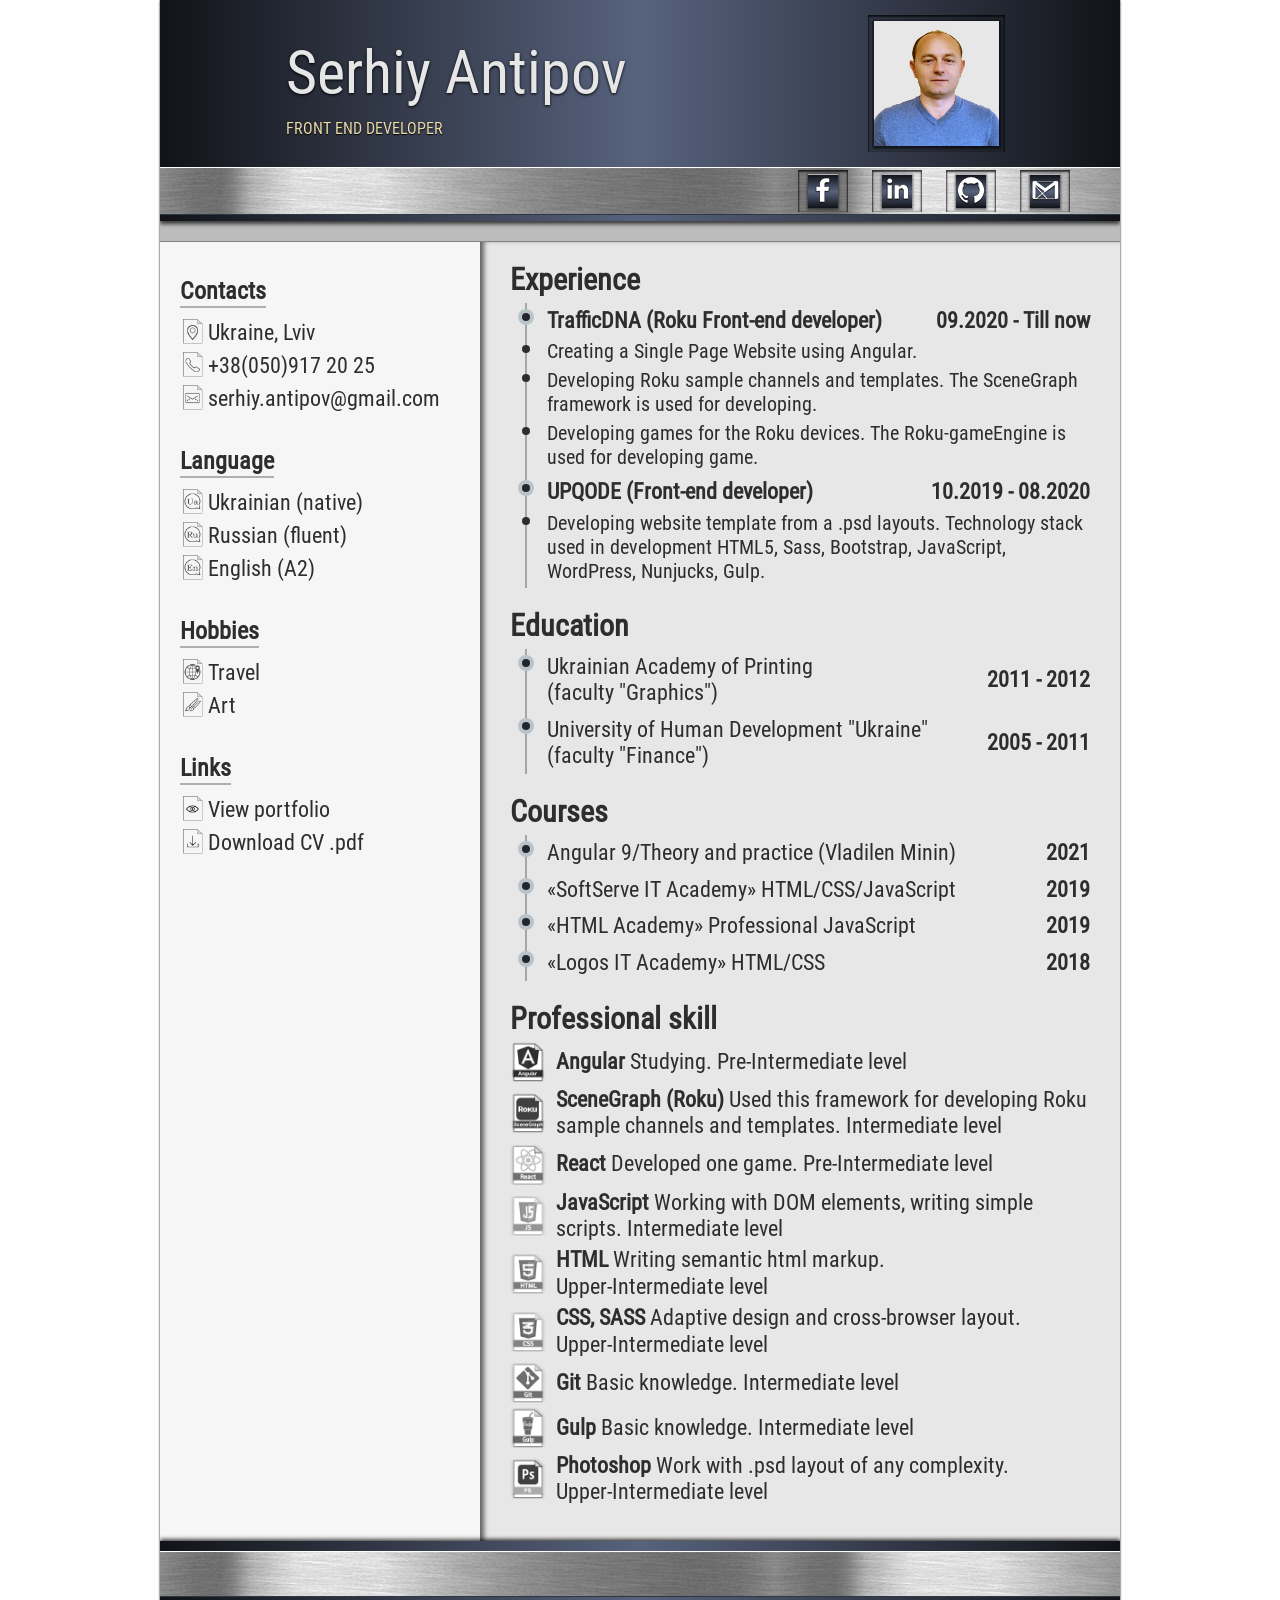
==== index.html @ 98ebb664 "add course angular" ====
<!DOCTYPE html>
<html lang="en">

<head>
    <meta charset="UTF-8" lang="en">
    <meta name="Description" content="Serhiy Antipov CV">
    <meta name="viewport" content="width=device-width, initial-scale=0.75">
    <title>Serhiy Antipov CV</title>
    <link rel="shortcut icon" href="img/favicon.png" type="image/png">
    <link rel="stylesheet" href="css/style.css">
</head>

<body>
    <div class="wrapper">
        <header class="cv-header">
            <div class="cv-owner">
                <h1>Serhiy Antipov</h1>
                <h2>front end developer</h2>
            </div>
            <div class="owner-photo"><img src="img/owner-photo2_480.jpg" alt="owner photo"></div>
            <ul class="cv-header-social">
                <li>
                    <a href="https://www.facebook.com/AntipovSerhiy" target="_blank" rel="noopener">
                        <img src="img/logo_fb_white.png" alt="fb"></a>
                </li>
                <li>
                    <a href="https://www.linkedin.com/in/serhiy-antipov" target="_blank" rel="noopener">
                        <img src="img/logo_in_white.png" alt="linkedin"></a>
                </li>
                <li>
                    <a href="https://github.com/SerhiyAntipov" target="_blank" rel="noopener">
                        <img src="img/logo_git_white.png" alt="git"></a>
                </li>
                <li>
                    <a href="mailto:serhiy.antipov@gmail.com" target="_blank" rel="noopener">
                        <img src="img/logo_mail_white.png" alt="gmail"></a>
                </li>
            </ul>
        </header>
        <div class="vacancy-description">
            <!-- <p>Looking for a job as Front‑end developer.&#160;</p>
            <p>Ready to perform a test task</p> -->
        </div>
        <main class="cv-main">
            <aside>
                <article class="contacts">
                    <h3>Contacts</h3>
                    <ul>
                        <li>
                            <a href="#"><img src="img/icon_location.png" alt="icon location" rel="noopener">Ukraine, Lviv</a>
                        </li>
                        <li>
                            <a href="tel:+380509172025"><img src="img/icon_phone.png" alt="icon phone" rel="noopener">+38(050)917&nbsp;20&nbsp;25</a>
                        </li>
                        <li>
                            <a href="mailto:serhiy.antipov@gmail.com" target="_blank" rel="noopener"><img src="img/icon_mail.png" alt="icon mail">serhiy.antipov@gmail.com</a>
                        </li>
                        <!-- <li>
                            <a href="https://www.facebook.com/AntipovSerhiy" target="_blank" rel="noopener"><img src="img/icon_facebook.png" alt="icon facebook">facebook.com/AntipovSerhiy</a>
                        </li> -->
                    </ul>
                </article>
                <article class="language">
                    <h3>Language</h3>
                    <ul>
                        <li><img src="img/ua.png" alt="icon UA language">Ukrainian&nbsp;(native)</li>
                        <li><img src="img/ru.png" alt="icon RU language">Russian&nbsp;(fluent)</li>
                        <li><img src="img/en.png" alt="icon EN language">English&nbsp;(A2)</li>
                    </ul>
                </article>
                <article class="hobbies">
                    <h3>Hobbies</h3>
                    <ul>
                        <li><img src="img/icon_travel.png" alt="icon rtavel">Travel</li>
                        <li><img src="img/icon_art.png" alt="icon art">Art</li>
                        <!-- <li><img src="img/icon_design.png" alt="icon design">Web design</li>
                        <li><img src="img/icon_sport.png" alt="icon sport">Sport</li> -->
                    </ul>
                </article>
                <article class="links">
                    <h3>Links</h3>
                    <ul>
                        <li>
                            <a href="https://serhiyantipov.github.io/" target="_blank" rel="noopener"><img src="img/icon_view.png" alt="icon_portfolio">View portfolio</a>
                        </li>
                        <li>
                            <a href="pdf/Serhiy-Antipov-CV.pdf" download="" rel="noopener"><img src="img/icon_download.png" alt="icon_portfolio">Download CV .pdf</a>
                        </li>
                    </ul>
                </article>
            </aside>
            <div class="cv-content">
                <article class="experience">
                    <h3>Experience</h3>
                    <p class="experience-list">
                        <a href="https://jobs.dou.ua/companies/traffic-dna/" target="_blank" rel="noopener"><span class="company-name">TrafficDNA </span>(Roku&#160;Front&#8209;end&#160;developer)</a>
                        <span class="work-period">09.2020&#160;&#8209;&#160;Till&#160;now</span>
                    </p>
                    <p class="expiriense-description dot">Creating a Single Page Website using Angular.</p>
                    <p class="expiriense-description dot">Developing Roku sample channels and templates. The SceneGraph framework is used for developing.</p>
                    <p class="expiriense-description dot">Developing games for the Roku devices. The Roku&#8209;gameEngine is used for developing game.</p>
                    <p class="experience-list"><a href="https://jobs.dou.ua/companies/upqode/" target="_blank" rel="noopener"><span class="company-name">UPQODE </span>(Front&#8209;end&#160;developer)</a>
                        <span class="work-period">10.2019&#160;&#8209;&#160;08.2020</span>
                    </p>
                    <p class="expiriense-description dot">Developing website template from a .psd layouts. Technology stack used in development HTML5, Sass, Bootstrap, JavaScript, WordPress, Nunjucks, Gulp.</p>

                </article>
                <article class="education">
                    <h3>Education</h3>
                    <p>Ukrainian Academy of Printing (faculty&#160;"Graphics")<span>2011&#160;&#8209;&#160;2012</span>
                    </p>
                    <p>University of Human Development "Ukraine" (faculty&#160;"Finance")
                        <span>2005&#160;&#8209;&#160;2011</span>
                    </p>
                </article>
                <article class="courses">
                    <h3>Courses</h3>
                    <p>Angular 9/Theory and practice (Vladilen Minin)<span>2021</span></p>
                    <p>«SoftServe IT Academy» HTML/CSS/JavaScript<span>2019</span></p>
                    <p>«HTML Academy» Professional JavaScript<span>2019</span></p>
                    <p>«Logos IT Academy» HTML/CSS<span>2018</span></p>
                </article>
                <article class="professional-skill">
                    <h3>Professional skill</h3>
                    <div>
                        <img src="img/skill/link_angular.png" alt="angular skill">
                        <p><span>Angular </span>Studying. Pre&#8209;Intermediate&nbsp;level</p>
                    </div>
                    <div>
                        <img src="img/skill/link_scenegraph.png" alt="roku sceneGraph skill">
                        <p><span>SceneGraph (Roku) </span>Used this framework for developing Roku sample channels and templates. Intermediate&nbsp;level</p>
                    </div>
                    <!-- <div>
                        <img src="img/skill/link_Roku.png" alt="bright-script skill">
                        <p><span>BrightScript </span>Developing games for the Roku devices. Intermediate&nbsp;level</p>
                    </div> -->
                    <div>
                        <img src="img/skill/link_react.png" alt="react skill">
                        <p><span>React </span>Developed one game. Pre&#8209;Intermediate&nbsp;level</p>
                    </div>
                    <div>
                        <img src="img/skill/link_js.png" alt="js skill">
                        <p><span>JavaScript </span>Working with DOM elements, writing simple scripts. Intermediate&nbsp;level</p>
                    </div>
                    <div>
                        <img src="img/skill/link_html.png" alt="html skill">
                        <p><span>HTML </span>Writing semantic html markup. Upper&#8209;Intermediate&nbsp;level</p>
                    </div>
                    <div>
                        <img src="img/skill/link_css.png" alt="css skill">
                        <p><span>CSS, SASS </span>Adaptive design and cross-browser layout. Upper&#8209;Intermediate&nbsp;level</p>
                    </div>
                    <div>
                        <img src="img/skill/link_git.png" alt="git skill">
                        <p><span>Git </span>Basic knowledge. Intermediate&nbsp;level</p>
                    </div>
                    <div>
                        <img src="img/skill/link_gulp.png" alt="react skill">
                        <p><span>Gulp </span>Basic knowledge. Intermediate&nbsp;level</p>
                    </div>
                    <!-- <div>
                        <img src="img/skill/link_bootstrap.png" alt="wp skill">
                        <p><span>Bootstrap 4 </span>Basic knowledge. Intermediate&nbsp;level</p>
                    </div> -->
                    <!-- <div>
                        <img src="img/skill/link_wp.png" alt="wp skill">
                        <p><span>WordPress </span>Basic knowledge. Pre&#8209;Intermediate&nbsp;level</p>
                    </div> -->
                    <div>
                        <img src="img/skill/link_ps.png" alt="ps skill">
                        <p><span>Photoshop </span>Work with .psd layout of any complexity. Upper&#8209;Intermediate&nbsp;level</p>
                    </div>
                </article>
            </div>
        </main>
        <footer class="cv-footer">
            <ul class="footer-contacts">
                <!-- <li>
                    <a href="viber://add?number=%2B380509172025" target="_blank" rel="noopener"><img src=".//img/contact_logo_viber.png" alt="logo viber"></a>
                </li>
                <li>
                    <a href="https://msng.link/wa/380509172025" target="_blank" rel="noopener"><img src=".//img/contact_logo_whatsapp.png" alt="logo whatsapp"></a>
                </li>
                <li>
                    <a href="tg://resolve?domain=Antipov_Serhiy" target="_blank" rel="noopener"><img src=".//img/contact_logo_telegram.png" alt="logo telegram"></a>
                </li>
                <li>
                    <a href="tel:+380509172025" rel="noopener"><img src=".//img/contact_logo_call.png" alt="logo call me"></a>
                </li> -->
            </ul>
        </footer>
    </div>
</body>

</html>
---- css/style.css ----
@import "./reset.css";
@font-face {
    font-family: 'Roboto Condensed';
    font-style: normal;
    src: local('Roboto Condensed'), url(../fonts/RobotoCondensed-Regular.woff2) format('woff2');
    font-display: swap;
}

.wrapper {
    max-width: 960px;
    min-width: 420px;
    margin: 0 auto;
    font-family: 'Roboto Condensed', sans-serif;
    color: #2d2d2d;
    overflow: hidden;
    box-shadow: 0 0 2px #000;
}

.cv-header {
    min-height: 130px;
    padding-top: 15px;
    display: flex;
    flex-wrap: wrap;
    justify-content: space-around;
    background-color: #353c4c;
    background: linear-gradient(90deg, #111318 0%, #57627d 50%, #111318 100%);
    box-shadow: 0px 3px 4px #000000b5;
    position: relative;
    z-index: 5;
    user-select: none
}

.cv-owner {
    padding: 10px;
}

.cv-header h1 {
    font-size: 60px;
    line-height: 1.6;
    color: rgb(230, 230, 230);
    text-shadow: 0px 1px 3px rgba(0, 0, 0, 1);
}

.cv-owner h2 {
    color: rgb(235, 219, 170);
    text-transform: uppercase;
    text-shadow: 0px 1px 1px rgba(0, 0, 0, 1);
    font-size: 16px;
}

.description {
    padding: 15px 5px 15px;
    text-align: center;
    font-weight: bold;
    background-color: #bcbcbc;
    box-shadow: 0 2px 2px 0 #000000b5;
}

.description p {
    margin-bottom: 5px;
}

.owner-photo {
    padding: 6px;
    box-shadow: inset 0px 1px 2px 1px #000000c4;
}

.owner-photo img {
    display: block;
    max-width: 125px;
    height: auto;
    box-shadow: 0px 1px 3px 2px #000000b0;
}

.cv-header-social {
    padding: 2px 0;
    width: 100%;
    background-color: #e1e1e1;
    background: url(../img/bg_stell.jpg);
    border-top: 1px solid #ffffff;
    border-bottom: 1px solid #2d3842;
    margin: 15px 0 6px;
    min-height: 40px;
}

.cv-header-social {
    text-align: right;
    padding-right: 40px;
}

.cv-header-social li {
    display: inline-block;
    margin: 0px 10px;
    box-shadow: inset 0px 1px 2px 1px #000000c4;
}

.cv-header-social a {
    display: block;
    background-color: #353c4c;
    background: linear-gradient(0deg, #111318 0%, #57627d 50%, #111318 100%);
    border-top: 1px solid #b1b3c0;
    box-shadow: 0px 1px 2px 1px #0000007d;
    margin: 4px 10px;
}

.cv-header-social a:hover {
    background-color: #353c4c;
    background: linear-gradient(0deg, #111318 0%, #464f66 50%, #111318 100%);
    border-top: 1px solid #1e1e20;
    box-shadow: inset 0px 1px 4px 1px #000000c4;
}

.cv-header-social a img {
    width: 30px;
    height: auto;
    margin: 0 auto;
}

.cv-header-social a:hover img {
    width: 28px;
    padding: 1px;
}

.cv-main {
    font-size: 22px;
    line-height: 1.2;
    display: flex;
    position: relative;
    z-index: 3;
}

.expiriense-description {
    font-size: 20px;
}

.vacancy-description {
    padding: 13px 5px 7px;
    text-align: center;
    background-color: #bcbcbc;
    font-size: 22px;
    font-weight: bold;
    order: 0;
    border-bottom: 1px solid #828282;
    display: flex;
    justify-content: center;
    flex-wrap: wrap;
}

.vacancy-description p {
    margin-bottom: 5px;
}

.cv-main aside {
    width: 320px;
    padding: 35px 15px 30px 20px;
    box-sizing: border-box;
    order: 1;
    background-color: #f6f6f6;
    flex-shrink: 0
}

.cv-main aside article {
    margin-bottom: 35px;
}

.cv-main aside h3 {
    font-size: 24px;
    margin-bottom: 10px;
    font-weight: bold;
    display: inline-block;
    border-bottom: 2px solid #2d2d2d59;
}

.link span {
    font-size: 24px;
    margin-bottom: 20px;
    padding-bottom: 3px;
    display: inline-block;
    border-bottom: 2px solid #2d2d2d59;
}

.link {
    /* position: absolute; */
    bottom: 5px;
}

.link span img {
    margin-bottom: 2px;
}

aside li {
    margin-bottom: 5px;
}

.cv-main aside a {
    text-decoration: none;
    color: #2d2d2d;
}

aside a:hover {
    color: #b44328;
    font-weight: bold;
}

aside img {
    width: 25px;
    height: auto;
    margin-right: 3px;
    vertical-align: bottom;
    user-select: none;
}

.link a {
    display: block;
}

.cv-content {
    padding: 20px 30px 20px 45px;
    background-color: #e7e7e7;
    box-sizing: border-box;
    box-shadow: inset 6px 0px 5px -2px #00000094;
    order: 2;
}

.cv-main .cv-content article {
    margin-bottom: 20px;
}

.cv-content h3 {
    margin-left: -15px;
    font-size: 30px;
    margin-bottom: 5px;
    font-weight: bold;
}

.experience p,
.education p,
.courses p {
    padding: 5px 0;
    position: relative;
    border-left: 2px solid #2d2d2d59;
    padding-left: 20px;
    display: flex;
    justify-content: space-between;
    align-items: center;
}

.experience .expiriense-description {
    padding-top: 0;
}

.work-period,
.education span,
.courses span {
    padding-left: 5px;
}

.experience-list {
    font-weight: bold;
}

.experience a {
    text-decoration: none;
    color: inherit;
}

.experience a:hover span {
    text-decoration: none;
    color: #b44328;
}

.experience p:not(.expiriense-description)::before,
.education p::before,
.courses p::before {
    content: "";
    width: 8px;
    height: 8px;
    background-color: #24262d;
    border-radius: 8px;
    border: solid 4px #b9c4ca;
    display: block;
    position: absolute;
    top: 6px;
    left: -9px;
}

.dot::before {
    content: "";
    width: 8px;
    height: 8px;
    background-color: #24262d;
    background-color: #2d2d2d;
    border-radius: 8px;
    /* border: solid 4px #b9c4ca; */
    display: block;
    position: absolute;
    top: 6px;
    left: -5px;
}

.cv-main span {
    font-weight: bold;
}

.cv-main .cv-content .professional-skill {
    margin-bottom: 8px;
    margin-bottom: 15px;
}

.professional-skill span {
    padding-left: 0;
}

.cv-content h3 {
    margin-left: -15px;
}

.professional-skill div {
    display: flex;
    align-items: center;
    margin-bottom: 5px;
    margin-left: -15px;
    cursor: pointer;
}

.professional-skill div:hover img {
    filter: grayscale(0);
}

.professional-skill img {
    display: block;
    height: 40px;
    width: auto;
    margin-right: 10px;
    filter: grayscale(1);
    user-select: none;
}

.cv-footer {
    background-color: #353c4c;
    background: linear-gradient(90deg, #111318 0%, #57627d 50%, #111318 100%);
    padding: 5px 0 20px;
}

.footer-contacts {
    background-color: #e1e1e1;
    background: url(../img/bg_stell.jpg);
    border-top: 1px solid #ffffff;
    border-bottom: 1px solid #2d3842;
    margin: 5px 0 5px;
    padding: 2px;
    text-align: center;
    min-height: 40px;
}

.footer-contacts li {
    display: inline-block;
    margin: 0 15px;
    box-shadow: inset 0px 1px 2px 1px #000000c4;
}

.footer-contacts li a {
    display: block;
    margin: 5px;
    background-color: #353c4c;
    background: linear-gradient(0deg, #111318 0%, #57627d 50%, #111318 100%);
    border-top: 1px solid #b1b3c0;
    box-shadow: 0px 1px 2px 1px #0000007d;
    padding: 2px;
}

.footer-contacts li a:hover {
    background-color: #353c4c;
    background: linear-gradient(0deg, #111318 0%, #464f66 50%, #111318 100%);
    border-top: 1px solid #1e1e20;
    box-shadow: inset 0px 1px 4px 1px #000000c4;
}

.footer-contacts li a img {
    display: block;
    width: 30px;
    height: auto;
    margin: 0 auto;
}

.footer-contacts li a:hover img {
    width: 26px;
    margin: 2px;
    height: auto;
}

.cv-footer {
    box-shadow: 0px -2px 4px #000000b5;
    position: relative;
    z-index: 5;
}

@media screen and (max-width: 800px) {
    .contacts ul {
        display: flex;
        flex-wrap: wrap;
        flex-direction: column;
    }
    .link {
        position: static;
        bottom: unset;
        margin-top: 20px;
    }
    .cv-main {
        flex-direction: column;
    }
    .cv-header-social {
        text-align: center;
        padding-right: 0;
    }
    .vacancy-description {
        border-bottom: none;
        box-shadow: 0px 3px 4px #000000b5;
        position: relative;
        z-index: 4;
    }
    .cv-main aside {
        width: 100%;
        padding: 20px;
        background-color: #e7e7e7;
        box-shadow: 0px 3px 4px #000000b5;
        z-index: 2;
    }
    .cv-main aside article {
        margin-bottom: 0;
        padding-top: 10px;
        padding-bottom: 10px;
        text-align: center;
    }
    aside li {
        padding: 0 5px;
        display: inline-block;
    }
    .link {
        text-align: center;
    }
    .link span {
        margin-top: 20px;
    }
    .cv-main aside p {
        padding: 0 10px;
    }
    .cv-main h3 {
        width: 100%;
    }
    .cv-content {
        width: 100%;
        box-shadow: none;
        padding: 30px 20px 0 35px;
        background-color: #f6f6f6;
    }
    .footer-contacts li a img {
        width: 55px;
    }
    .footer-contacts li a:hover img {
        width: 51px;
        margin: 2px;
    }
}

@media screen and (max-width: 600px) {
    .cv-main {
        font-size: 20px;
    }
    .expiriense-description {
        font-size: 18px;
    }
    .experience p,
    .education p,
    .courses p {
        align-items: flex-start;
    }
}

@media screen and (max-width: 520px) {
    .cv-header {
        flex-direction: column;
        align-items: center;
    }
    .cv-header h1 {
        line-height: 1.4;
    }
    .cv-owner {
        text-align: center;
        padding-top: 0;
        margin-top: -15px;
    }
}
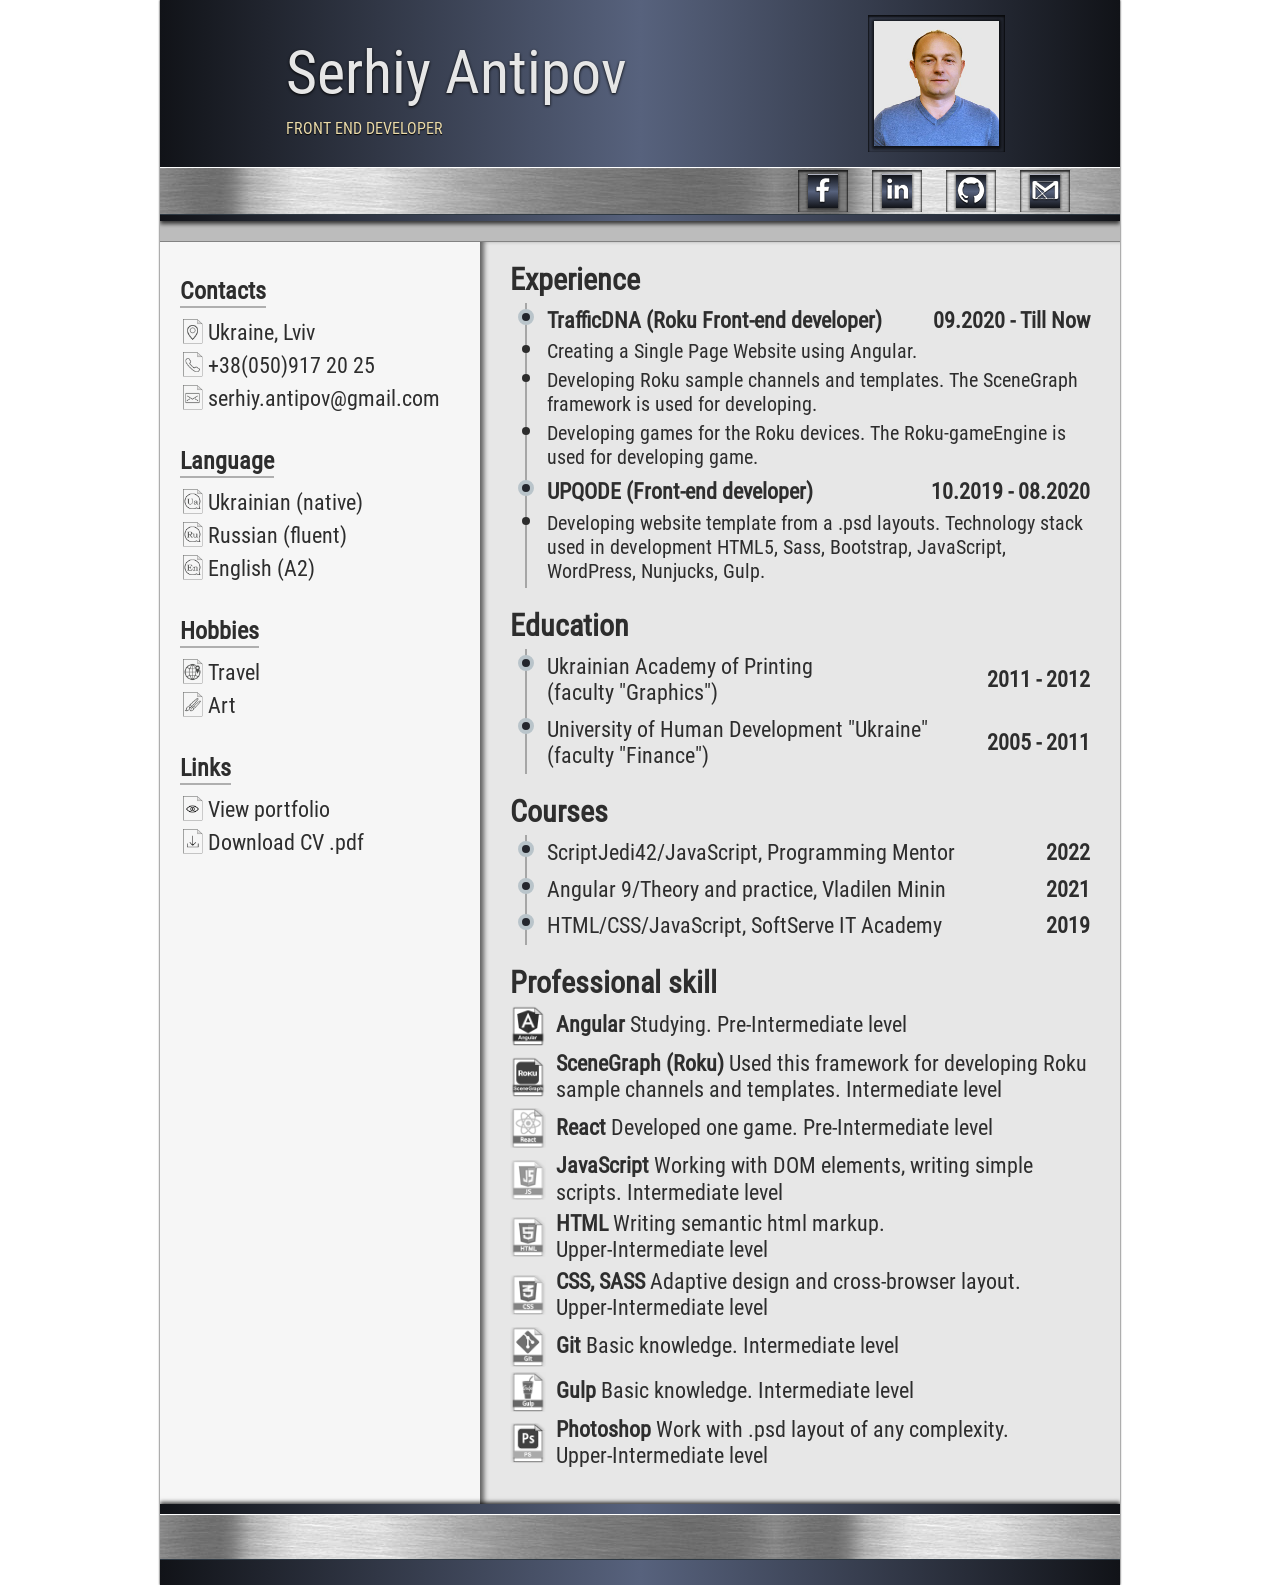
==== commit c827066e: "upd cv" ====
--- a/index.html
+++ b/index.html
@@ -94,7 +94,7 @@
                     <h3>Experience</h3>
                     <p class="experience-list">
                         <a href="https://jobs.dou.ua/companies/traffic-dna/" target="_blank" rel="noopener"><span class="company-name">TrafficDNA </span>(Roku&#160;Front&#8209;end&#160;developer)</a>
-                        <span class="work-period">09.2020&#160;&#8209;&#160;Till&#160;now</span>
+                        <span class="work-period">09.2020&#160;&#8209;&#160;Till&#160;Now</span>
                     </p>
                     <p class="expiriense-description dot">Creating a Single Page Website using Angular.</p>
                     <p class="expiriense-description dot">Developing Roku sample channels and templates. The SceneGraph framework is used for developing.</p>
@@ -115,10 +115,9 @@
                 </article>
                 <article class="courses">
                     <h3>Courses</h3>
-                    <p>Angular 9/Theory and practice (Vladilen Minin)<span>2021</span></p>
-                    <p>«SoftServe IT Academy» HTML/CSS/JavaScript<span>2019</span></p>
-                    <p>«HTML Academy» Professional JavaScript<span>2019</span></p>
-                    <p>«Logos IT Academy» HTML/CSS<span>2018</span></p>
+                    <p>ScriptJedi42/JavaScript, Programming Mentor<span>2022</span></p>
+                    <p>Angular 9/Theory and practice, Vladilen Minin<span>2021</span></p>
+                    <p>HTML/CSS/JavaScript, SoftServe IT Academy<span>2019</span></p>
                 </article>
                 <article class="professional-skill">
                     <h3>Professional skill</h3>
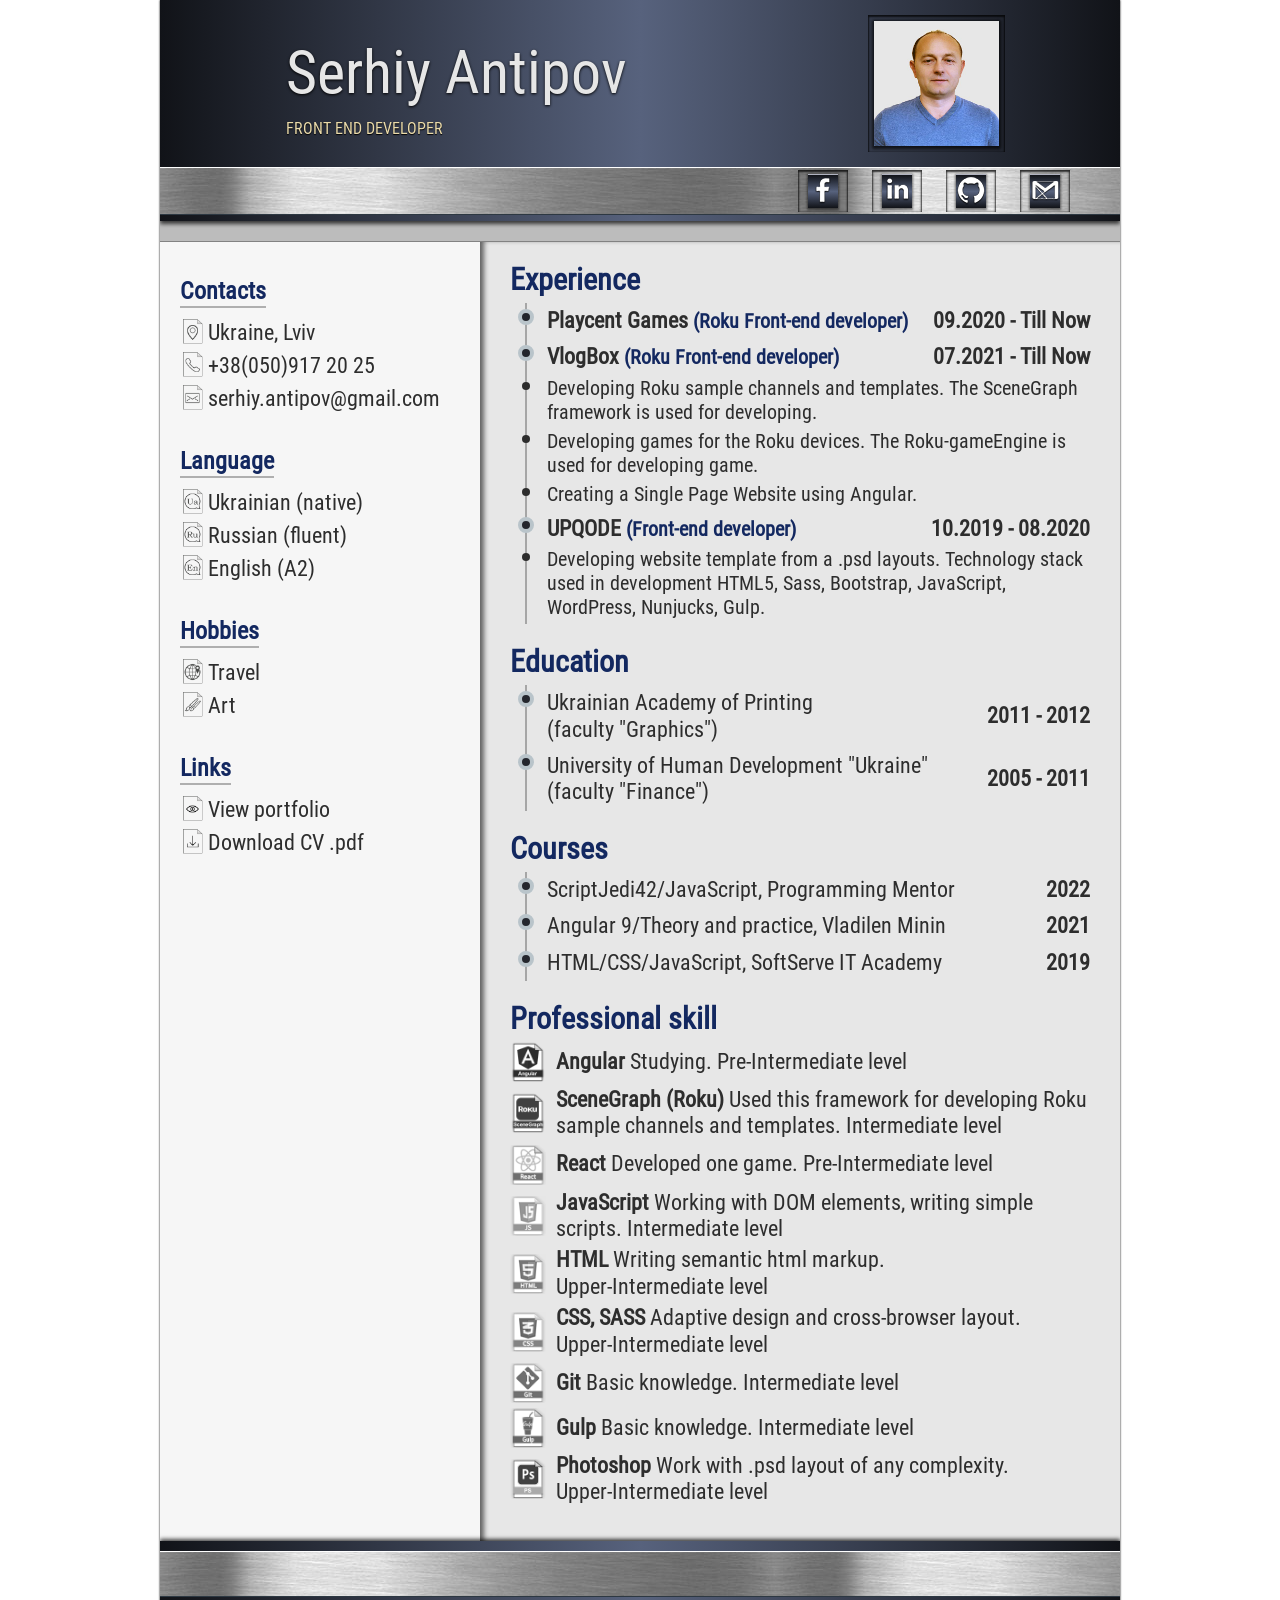
==== commit 9c9a755d: "add second job" ====
--- a/index.html
+++ b/index.html
@@ -93,13 +93,19 @@
                 <article class="experience">
                     <h3>Experience</h3>
                     <p class="experience-list">
-                        <a href="https://jobs.dou.ua/companies/traffic-dna/" target="_blank" rel="noopener"><span class="company-name">TrafficDNA </span>(Roku&#160;Front&#8209;end&#160;developer)</a>
+                        <a href="https://playcentgames.com/" target="_blank" rel="noopener"><span class="company-name">Playcent Games </span><span class="job-title">(Roku&#160;Front&#8209;end&#160;developer)</span></a>
                         <span class="work-period">09.2020&#160;&#8209;&#160;Till&#160;Now</span>
                     </p>
-                    <p class="expiriense-description dot">Creating a Single Page Website using Angular.</p>
+                    <p class="experience-list">
+                        <a href="https://vlogbox.com/" target="_blank" rel="noopener"><span class="company-name">VlogBox </span><span class="job-title">(Roku&#160;Front&#8209;end&#160;developer)</span></a>
+                        <span class="work-period">07.2021&#160;&#8209;&#160;Till&#160;Now</span>
+                    </p>
                     <p class="expiriense-description dot">Developing Roku sample channels and templates. The SceneGraph framework is used for developing.</p>
                     <p class="expiriense-description dot">Developing games for the Roku devices. The Roku&#8209;gameEngine is used for developing game.</p>
-                    <p class="experience-list"><a href="https://jobs.dou.ua/companies/upqode/" target="_blank" rel="noopener"><span class="company-name">UPQODE </span>(Front&#8209;end&#160;developer)</a>
+                    <p class="expiriense-description dot">Creating a Single Page Website using Angular.</p>
+
+                    <p class="experience-list">
+                        <a href="https://upqode.com/" target="_blank" rel="noopener"><span class="company-name">UPQODE </span><span class="job-title">(Front&#8209;end&#160;developer)</span></a>
                         <span class="work-period">10.2019&#160;&#8209;&#160;08.2020</span>
                     </p>
                     <p class="expiriense-description dot">Developing website template from a .psd layouts. Technology stack used in development HTML5, Sass, Bootstrap, JavaScript, WordPress, Nunjucks, Gulp.</p>
--- a/css/style.css
+++ b/css/style.css
@@ -169,6 +169,7 @@
     font-weight: bold;
     display: inline-block;
     border-bottom: 2px solid #2d2d2d59;
+    color: #132860
 }
 
 .link span {
@@ -231,6 +232,7 @@
     font-size: 30px;
     margin-bottom: 5px;
     font-weight: bold;
+    color: #132860
 }
 
 .experience p,
@@ -259,12 +261,17 @@
     font-weight: bold;
 }
 
+a .job-title{
+    color: #132860;
+    font-size: 0.9em;
+}
+
 .experience a {
     text-decoration: none;
     color: inherit;
 }
 
-.experience a:hover span {
+.experience a:hover span:not(.job-title){
     text-decoration: none;
     color: #b44328;
 }
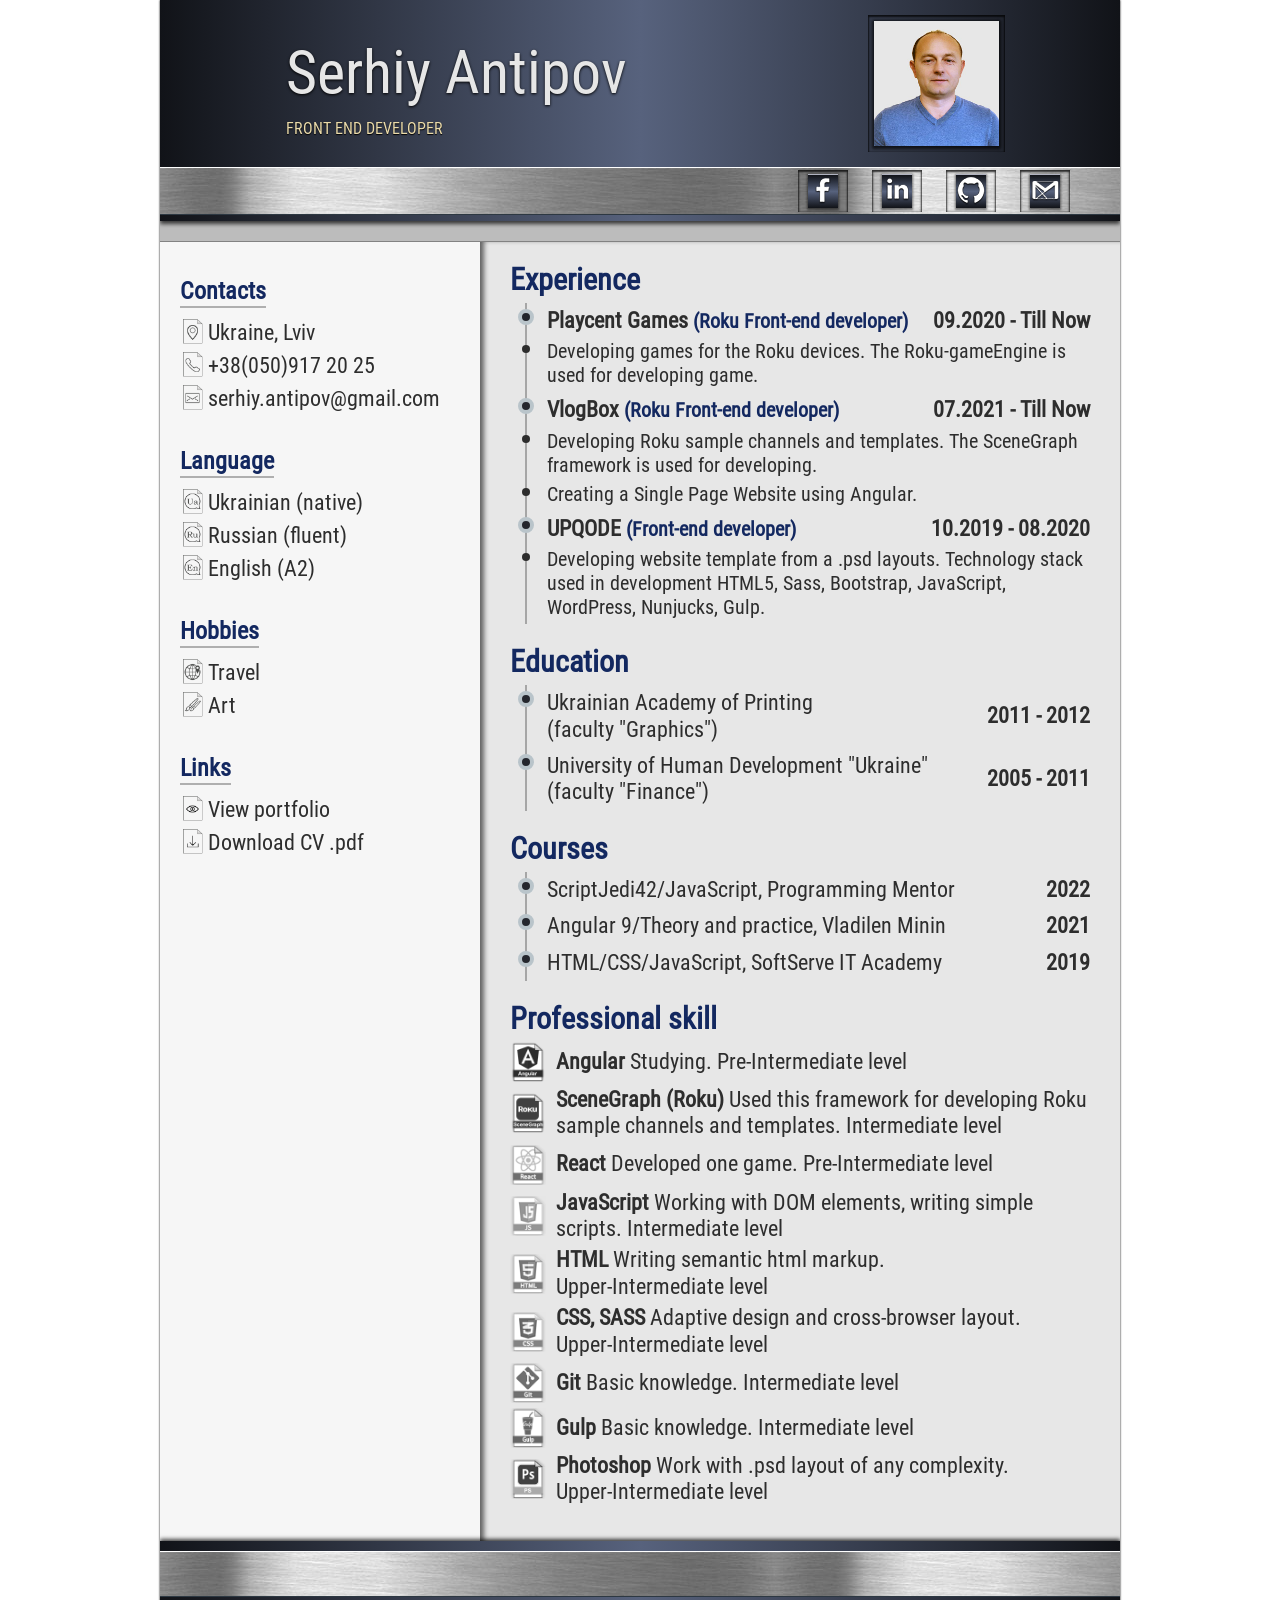
==== commit e9d22bce: "upd expirience" ====
--- a/index.html
+++ b/index.html
@@ -96,14 +96,13 @@
                         <a href="https://playcentgames.com/" target="_blank" rel="noopener"><span class="company-name">Playcent Games </span><span class="job-title">(Roku&#160;Front&#8209;end&#160;developer)</span></a>
                         <span class="work-period">09.2020&#160;&#8209;&#160;Till&#160;Now</span>
                     </p>
+                    <p class="expiriense-description dot">Developing games for the Roku devices. The Roku&#8209;gameEngine is used for developing game.</p>
                     <p class="experience-list">
                         <a href="https://vlogbox.com/" target="_blank" rel="noopener"><span class="company-name">VlogBox </span><span class="job-title">(Roku&#160;Front&#8209;end&#160;developer)</span></a>
                         <span class="work-period">07.2021&#160;&#8209;&#160;Till&#160;Now</span>
                     </p>
                     <p class="expiriense-description dot">Developing Roku sample channels and templates. The SceneGraph framework is used for developing.</p>
-                    <p class="expiriense-description dot">Developing games for the Roku devices. The Roku&#8209;gameEngine is used for developing game.</p>
                     <p class="expiriense-description dot">Creating a Single Page Website using Angular.</p>
-
                     <p class="experience-list">
                         <a href="https://upqode.com/" target="_blank" rel="noopener"><span class="company-name">UPQODE </span><span class="job-title">(Front&#8209;end&#160;developer)</span></a>
                         <span class="work-period">10.2019&#160;&#8209;&#160;08.2020</span>
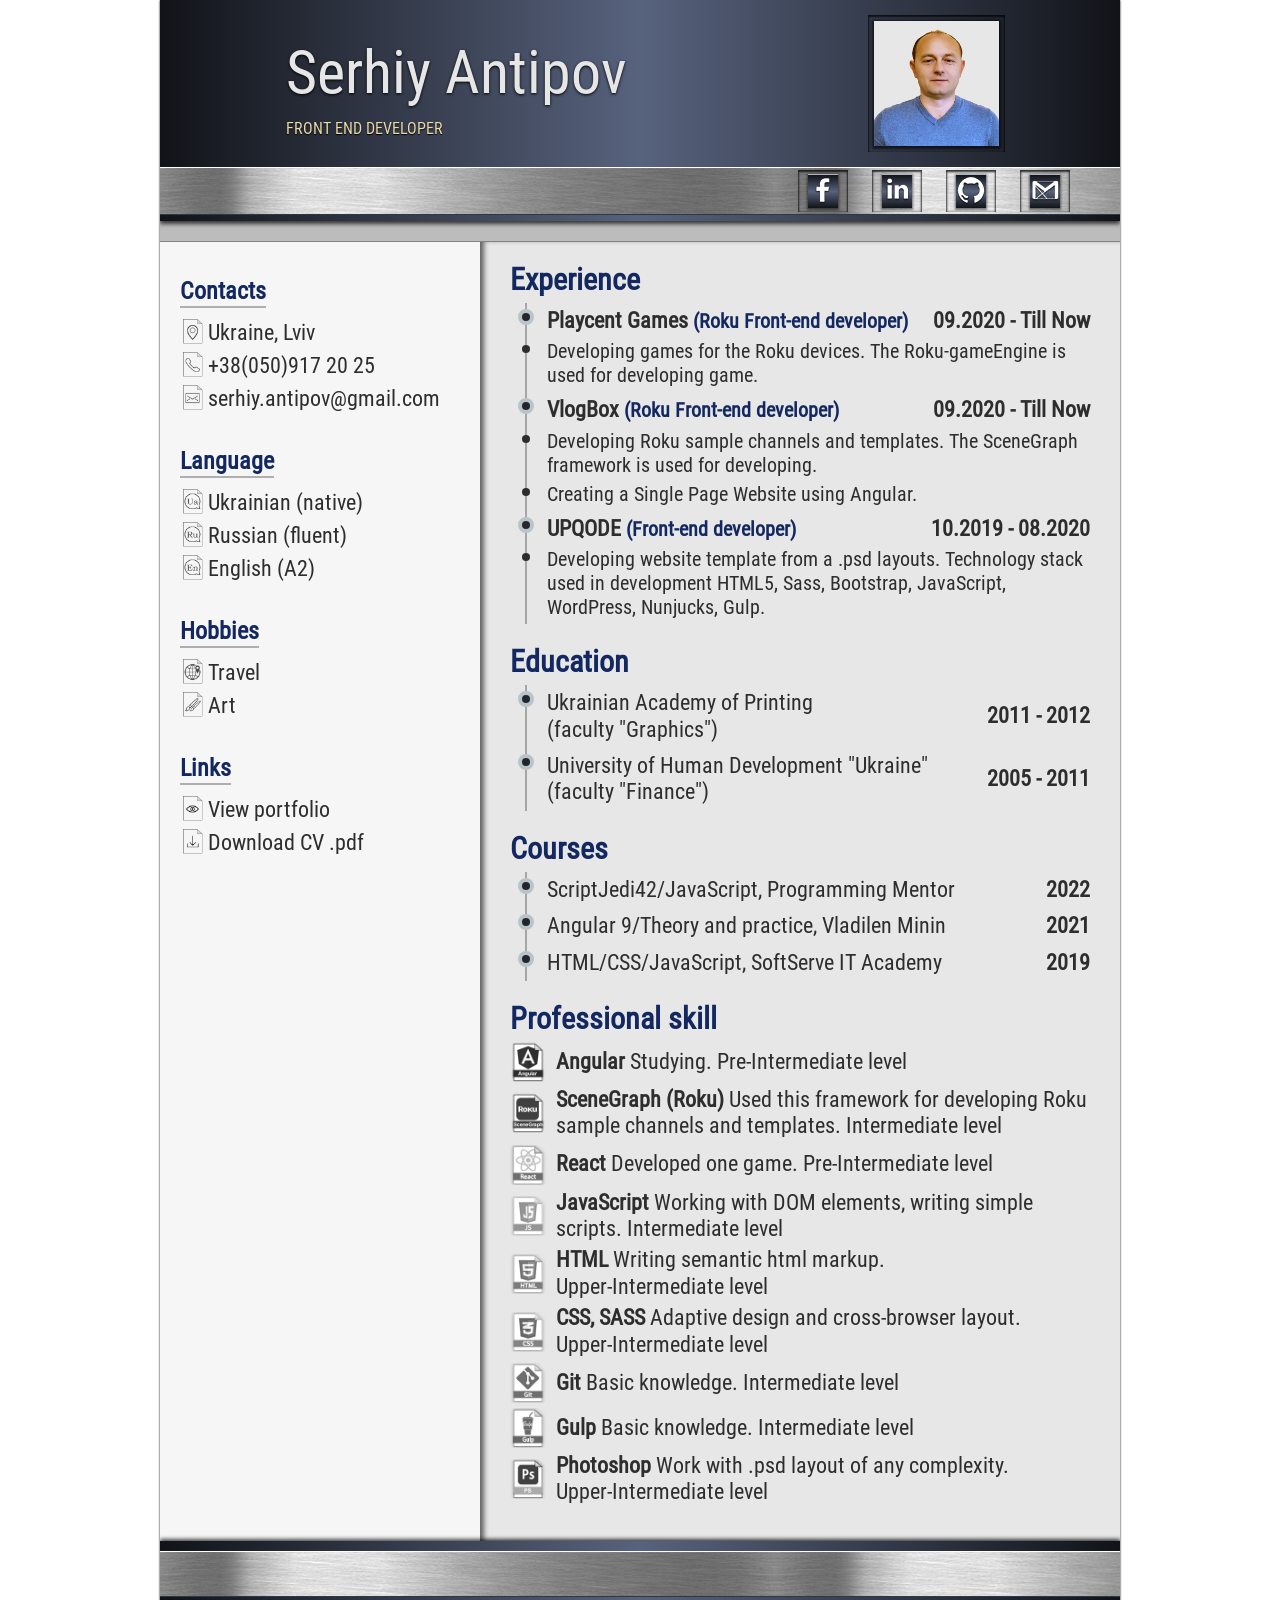
==== commit 01335a05: "upd time" ====
--- a/index.html
+++ b/index.html
@@ -99,7 +99,7 @@
                     <p class="expiriense-description dot">Developing games for the Roku devices. The Roku&#8209;gameEngine is used for developing game.</p>
                     <p class="experience-list">
                         <a href="https://vlogbox.com/" target="_blank" rel="noopener"><span class="company-name">VlogBox </span><span class="job-title">(Roku&#160;Front&#8209;end&#160;developer)</span></a>
-                        <span class="work-period">07.2021&#160;&#8209;&#160;Till&#160;Now</span>
+                        <span class="work-period">09.2020&#160;&#8209;&#160;Till&#160;Now</span>
                     </p>
                     <p class="expiriense-description dot">Developing Roku sample channels and templates. The SceneGraph framework is used for developing.</p>
                     <p class="expiriense-description dot">Creating a Single Page Website using Angular.</p>
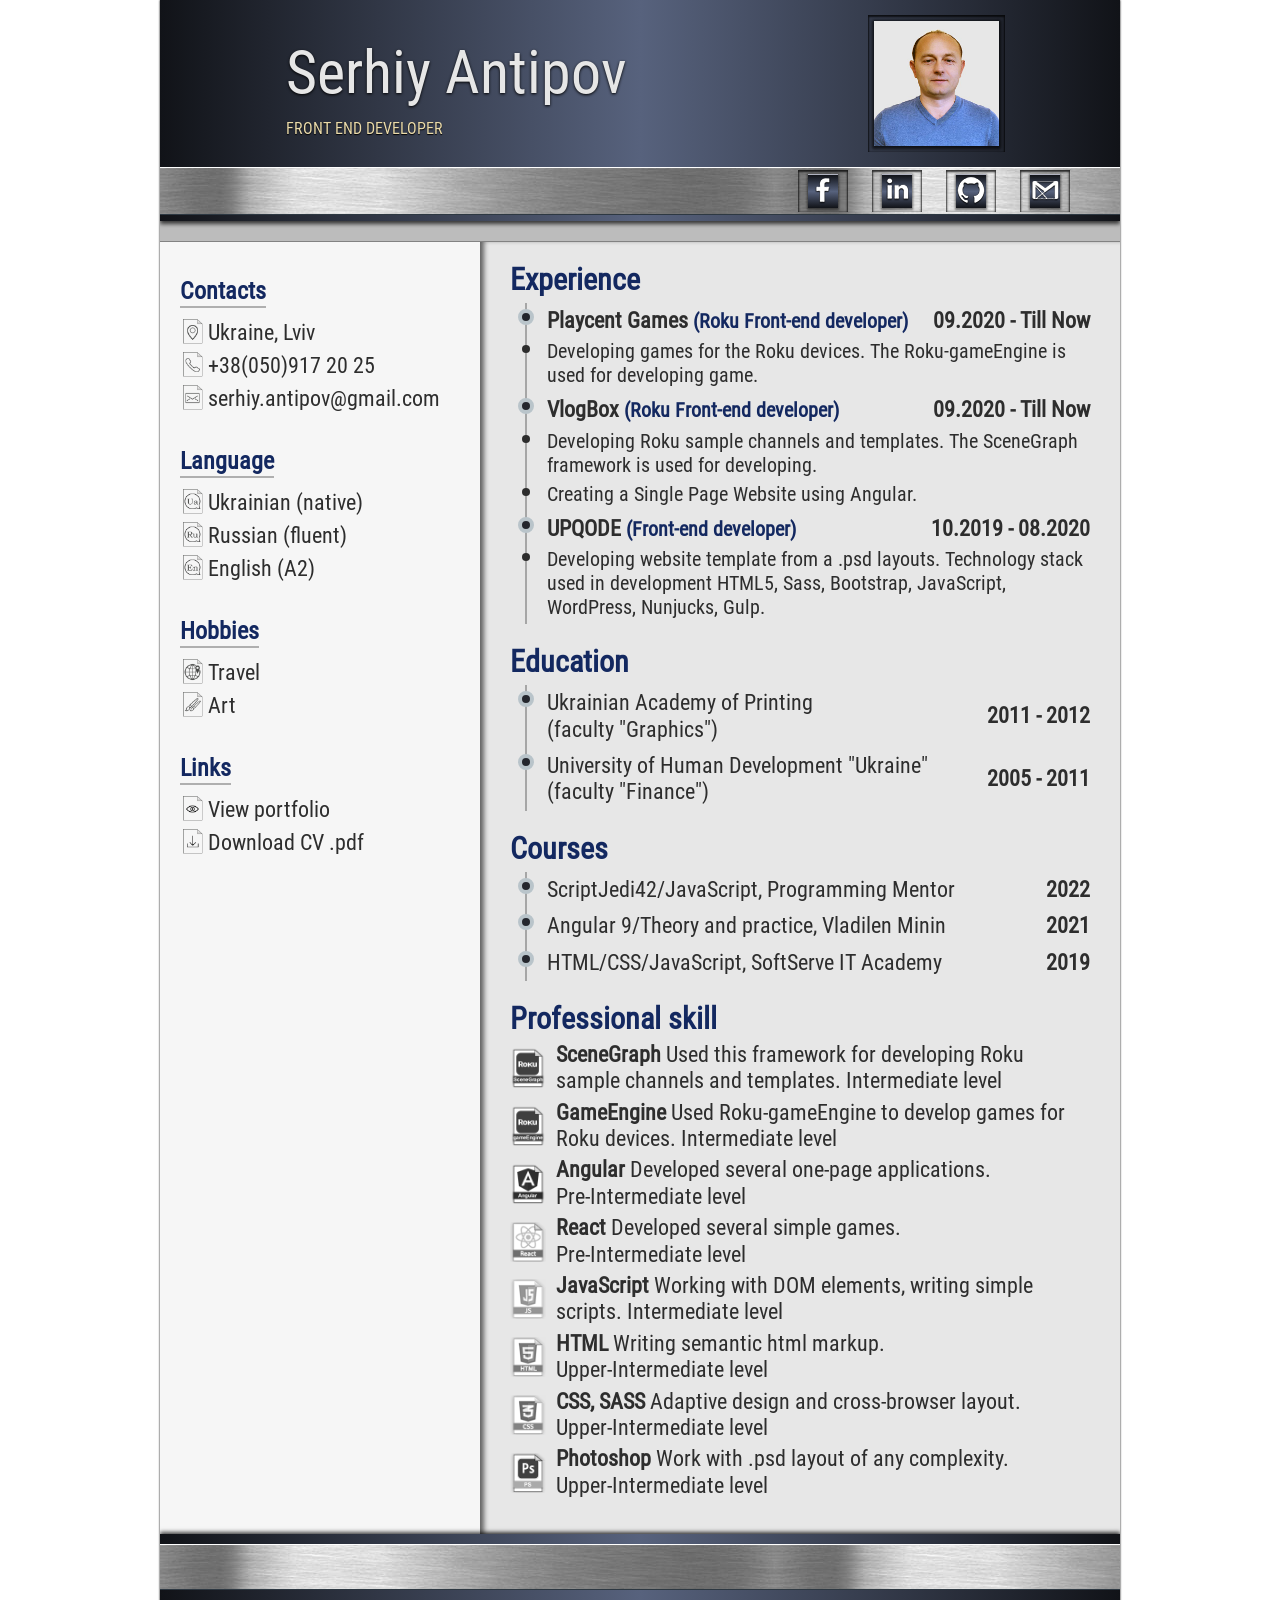
==== commit 0475d6c0: "upd skils" ====
--- a/index.html
+++ b/index.html
@@ -127,12 +127,16 @@
                 <article class="professional-skill">
                     <h3>Professional skill</h3>
                     <div>
+                        <img src="img/skill/link_scenegraph.png" alt="roku sceneGraph skill">
+                        <p><span>SceneGraph </span>Used this framework for developing Roku sample channels and templates. Intermediate&nbsp;level</p>
+                    </div>
+                    <div>
+                        <img src="img/skill/link_gameEngine.png" alt="roku sceneGraph skill">
+                        <p><span>GameEngine </span>Used Roku-gameEngine to develop games for Roku devices. Intermediate&nbsp;level</p>
+                    </div>
+                    <div>
                         <img src="img/skill/link_angular.png" alt="angular skill">
-                        <p><span>Angular </span>Studying. Pre&#8209;Intermediate&nbsp;level</p>
-                    </div>
-                    <div>
-                        <img src="img/skill/link_scenegraph.png" alt="roku sceneGraph skill">
-                        <p><span>SceneGraph (Roku) </span>Used this framework for developing Roku sample channels and templates. Intermediate&nbsp;level</p>
+                        <p><span>Angular </span>Developed several one-page applications. Pre&#8209;Intermediate&nbsp;level</p>
                     </div>
                     <!-- <div>
                         <img src="img/skill/link_Roku.png" alt="bright-script skill">
@@ -140,7 +144,7 @@
                     </div> -->
                     <div>
                         <img src="img/skill/link_react.png" alt="react skill">
-                        <p><span>React </span>Developed one game. Pre&#8209;Intermediate&nbsp;level</p>
+                        <p><span>React </span>Developed several simple games. Pre&#8209;Intermediate&nbsp;level</p>
                     </div>
                     <div>
                         <img src="img/skill/link_js.png" alt="js skill">
@@ -154,14 +158,14 @@
                         <img src="img/skill/link_css.png" alt="css skill">
                         <p><span>CSS, SASS </span>Adaptive design and cross-browser layout. Upper&#8209;Intermediate&nbsp;level</p>
                     </div>
-                    <div>
+                    <!-- <div>
                         <img src="img/skill/link_git.png" alt="git skill">
                         <p><span>Git </span>Basic knowledge. Intermediate&nbsp;level</p>
                     </div>
                     <div>
                         <img src="img/skill/link_gulp.png" alt="react skill">
                         <p><span>Gulp </span>Basic knowledge. Intermediate&nbsp;level</p>
-                    </div>
+                    </div> -->
                     <!-- <div>
                         <img src="img/skill/link_bootstrap.png" alt="wp skill">
                         <p><span>Bootstrap 4 </span>Basic knowledge. Intermediate&nbsp;level</p>
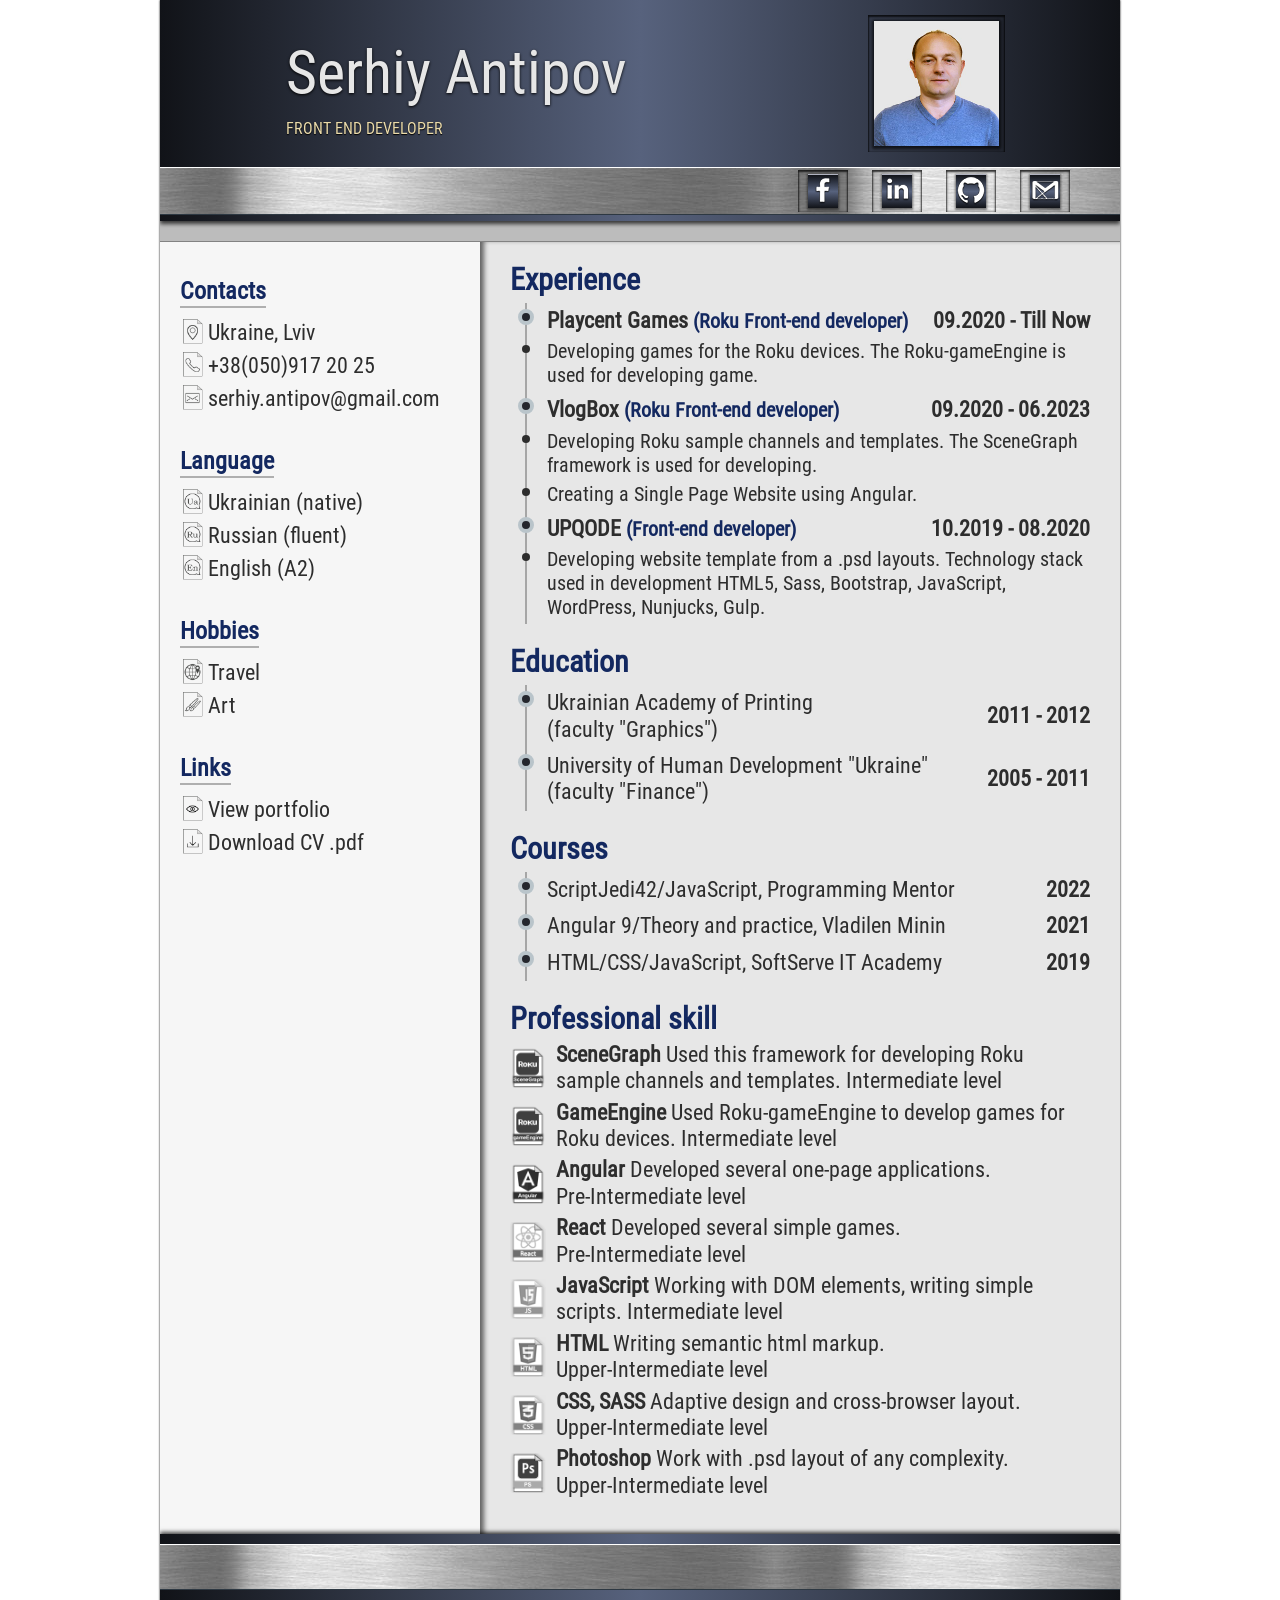
==== commit 3c0dacc3: "upd time" ====
--- a/index.html
+++ b/index.html
@@ -99,7 +99,7 @@
                     <p class="expiriense-description dot">Developing games for the Roku devices. The Roku&#8209;gameEngine is used for developing game.</p>
                     <p class="experience-list">
                         <a href="https://vlogbox.com/" target="_blank" rel="noopener"><span class="company-name">VlogBox </span><span class="job-title">(Roku&#160;Front&#8209;end&#160;developer)</span></a>
-                        <span class="work-period">09.2020&#160;&#8209;&#160;Till&#160;Now</span>
+                        <span class="work-period">09.2020&#160;&#8209;&#160;06.2023</span>
                     </p>
                     <p class="expiriense-description dot">Developing Roku sample channels and templates. The SceneGraph framework is used for developing.</p>
                     <p class="expiriense-description dot">Creating a Single Page Website using Angular.</p>
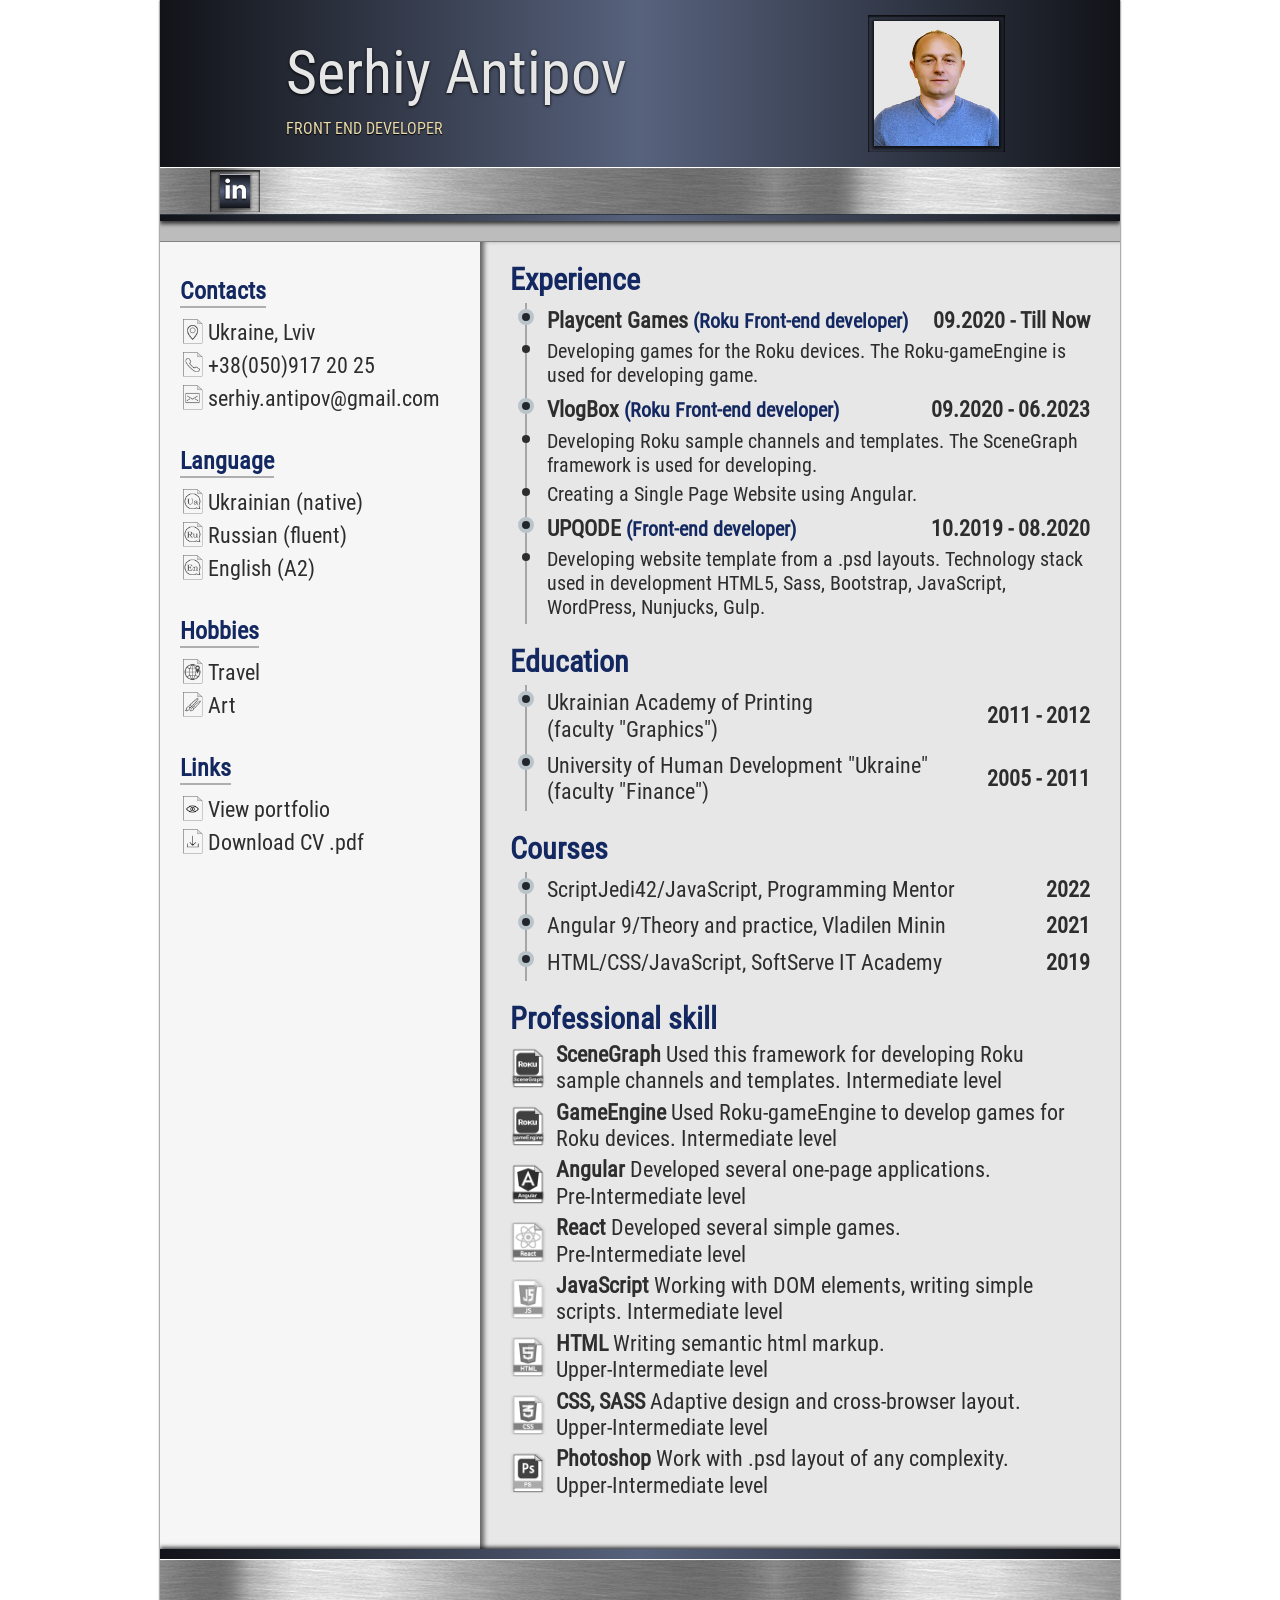
==== commit 8813d1ec: "remov social" ====
--- a/index.html
+++ b/index.html
@@ -19,22 +19,22 @@
             </div>
             <div class="owner-photo"><img src="img/owner-photo2_480.jpg" alt="owner photo"></div>
             <ul class="cv-header-social">
-                <li>
+                <!-- <li>
                     <a href="https://www.facebook.com/AntipovSerhiy" target="_blank" rel="noopener">
                         <img src="img/logo_fb_white.png" alt="fb"></a>
-                </li>
+                </li> -->
                 <li>
                     <a href="https://www.linkedin.com/in/serhiy-antipov" target="_blank" rel="noopener">
                         <img src="img/logo_in_white.png" alt="linkedin"></a>
                 </li>
-                <li>
+                <!-- <li>
                     <a href="https://github.com/SerhiyAntipov" target="_blank" rel="noopener">
                         <img src="img/logo_git_white.png" alt="git"></a>
-                </li>
-                <li>
+                </li> -->
+                <!-- <li>
                     <a href="mailto:serhiy.antipov@gmail.com" target="_blank" rel="noopener">
                         <img src="img/logo_mail_white.png" alt="gmail"></a>
-                </li>
+                </li> -->
             </ul>
         </header>
         <div class="vacancy-description">
--- a/css/style.css
+++ b/css/style.css
@@ -84,8 +84,8 @@
 }
 
 .cv-header-social {
-    text-align: right;
-    padding-right: 40px;
+    /* text-align: right; */
+    padding-left: 40px;
 }
 
 .cv-header-social li {
@@ -216,7 +216,7 @@
 }
 
 .cv-content {
-    padding: 20px 30px 20px 45px;
+    padding: 20px 30px 35px 45px;
     background-color: #e7e7e7;
     box-sizing: border-box;
     box-shadow: inset 6px 0px 5px -2px #00000094;
